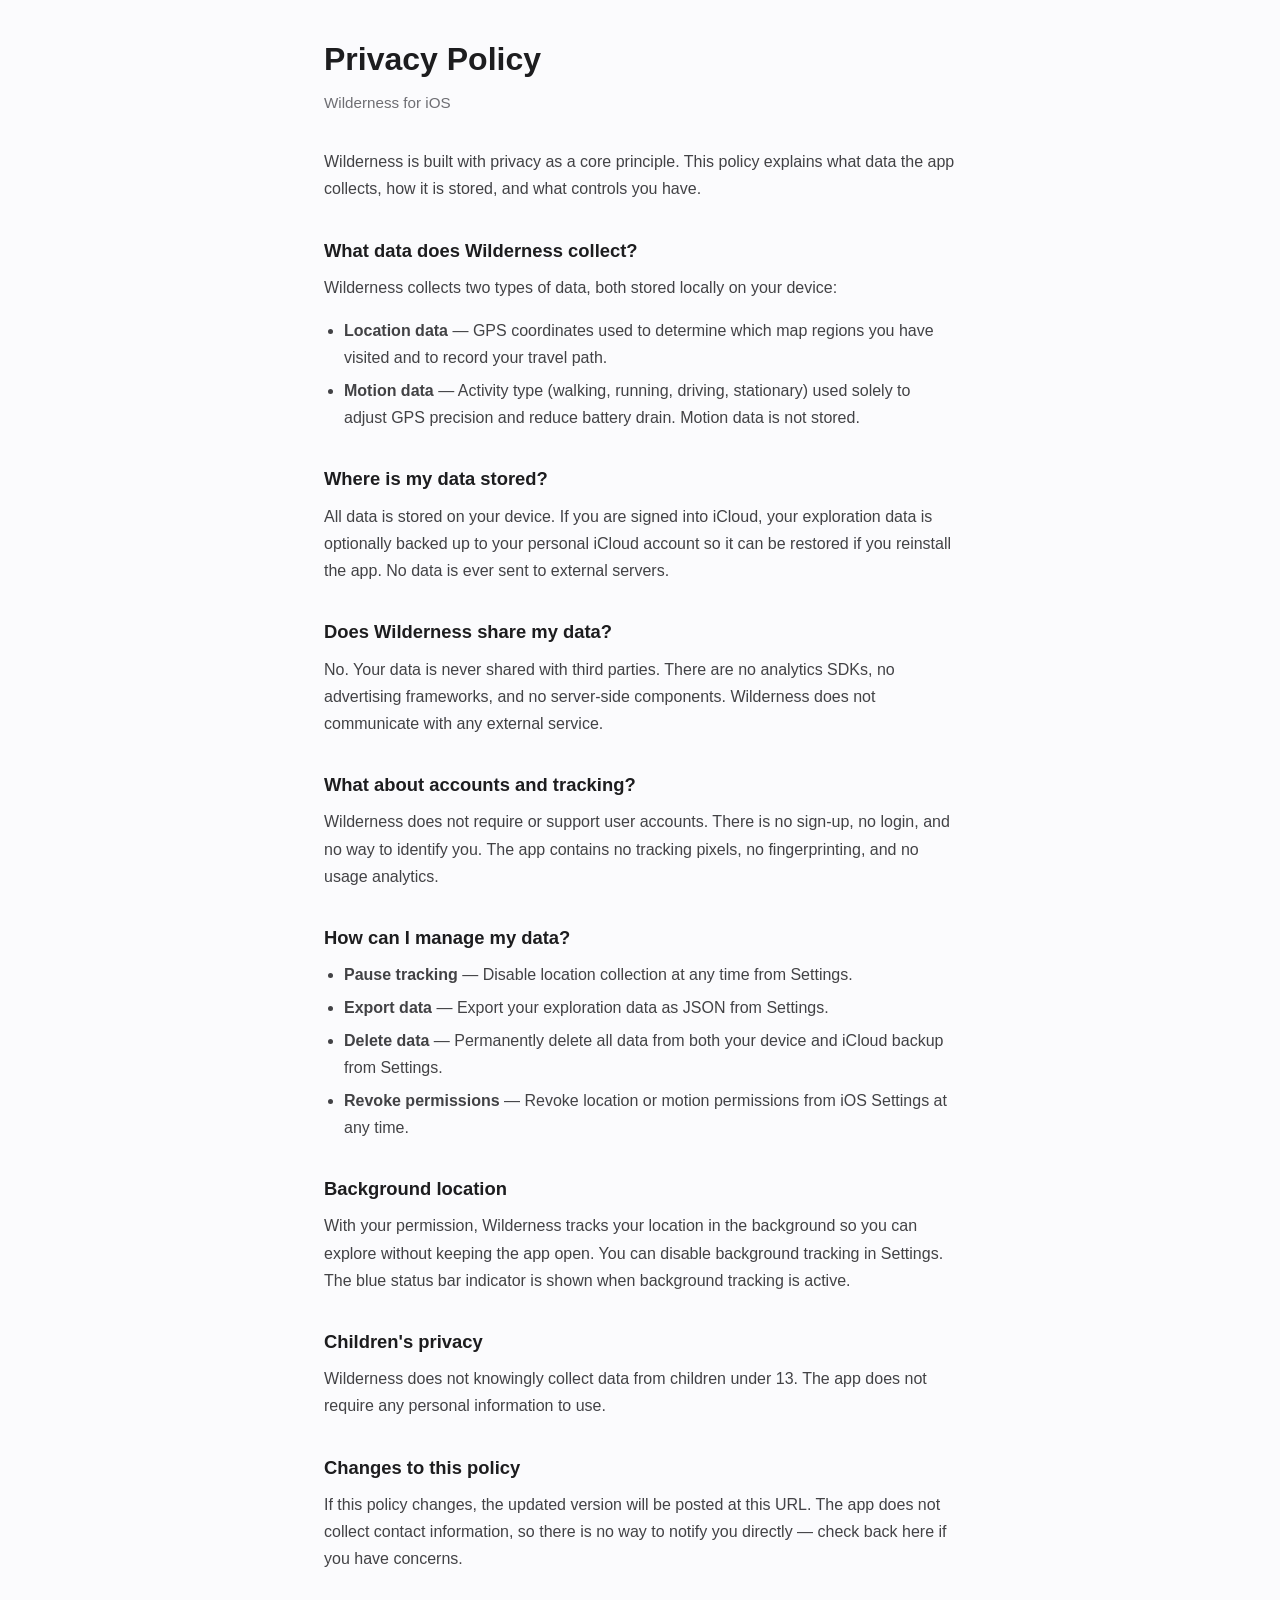
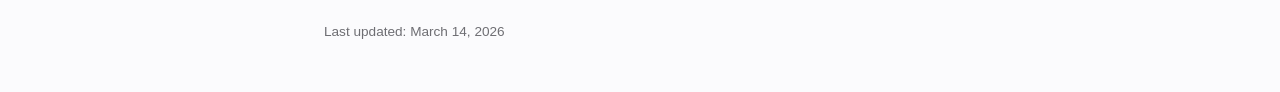
==== privacy.html @ ef9f512c "Add files via upload" ====
<!DOCTYPE html>
<html lang="en">
<head>
  <meta charset="UTF-8">
  <meta name="viewport" content="width=device-width, initial-scale=1.0">
  <title>Wilderness — Privacy Policy</title>
  <link rel="stylesheet" href="style.css">
  <style>
    .updated { color: #6e6e73; font-size: 0.85rem; margin-top: 3rem; }
  </style>
</head>
<body>
  <h1>Privacy Policy</h1>
  <p class="app-name">Wilderness for iOS</p>

  <p>Wilderness is built with privacy as a core principle. This policy explains what data the app collects, how it is stored, and what controls you have.</p>

  <h2>What data does Wilderness collect?</h2>
  <p>Wilderness collects two types of data, both stored locally on your device:</p>
  <ul>
    <li><strong>Location data</strong> — GPS coordinates used to determine which map regions you have visited and to record your travel path.</li>
    <li><strong>Motion data</strong> — Activity type (walking, running, driving, stationary) used solely to adjust GPS precision and reduce battery drain. Motion data is not stored.</li>
  </ul>

  <h2>Where is my data stored?</h2>
  <p>All data is stored on your device. If you are signed into iCloud, your exploration data is optionally backed up to your personal iCloud account so it can be restored if you reinstall the app. No data is ever sent to external servers.</p>

  <h2>Does Wilderness share my data?</h2>
  <p>No. Your data is never shared with third parties. There are no analytics SDKs, no advertising frameworks, and no server-side components. Wilderness does not communicate with any external service.</p>

  <h2>What about accounts and tracking?</h2>
  <p>Wilderness does not require or support user accounts. There is no sign-up, no login, and no way to identify you. The app contains no tracking pixels, no fingerprinting, and no usage analytics.</p>

  <h2>How can I manage my data?</h2>
  <ul>
    <li><strong>Pause tracking</strong> — Disable location collection at any time from Settings.</li>
    <li><strong>Export data</strong> — Export your exploration data as JSON from Settings.</li>
    <li><strong>Delete data</strong> — Permanently delete all data from both your device and iCloud backup from Settings.</li>
    <li><strong>Revoke permissions</strong> — Revoke location or motion permissions from iOS Settings at any time.</li>
  </ul>

  <h2>Background location</h2>
  <p>With your permission, Wilderness tracks your location in the background so you can explore without keeping the app open. You can disable background tracking in Settings. The blue status bar indicator is shown when background tracking is active.</p>

  <h2>Children's privacy</h2>
  <p>Wilderness does not knowingly collect data from children under 13. The app does not require any personal information to use.</p>

  <h2>Changes to this policy</h2>
  <p>If this policy changes, the updated version will be posted at this URL. The app does not collect contact information, so there is no way to notify you directly — check back here if you have concerns.</p>

  <p class="updated">Last updated: March 14, 2026</p>
</body>
</html>
---- style.css ----
* { margin: 0; padding: 0; box-sizing: border-box; }
body {
  font-family: -apple-system, BlinkMacSystemFont, 'Segoe UI', Roboto, sans-serif;
  line-height: 1.7;
  color: #1d1d1f;
  background: #fbfbfd;
  padding: 2rem 1.5rem;
  max-width: 680px;
  margin: 0 auto;
}
h1 { font-size: 2rem; margin-bottom: 0.25rem; }
.app-name { color: #6e6e73; font-size: 0.95rem; margin-bottom: 2rem; }
h2 { font-size: 1.15rem; margin-top: 2rem; margin-bottom: 0.5rem; }
p { margin-bottom: 1rem; color: #424245; }
ul, ol { margin-bottom: 1rem; padding-left: 1.25rem; color: #424245; }
li { margin-bottom: 0.35rem; }
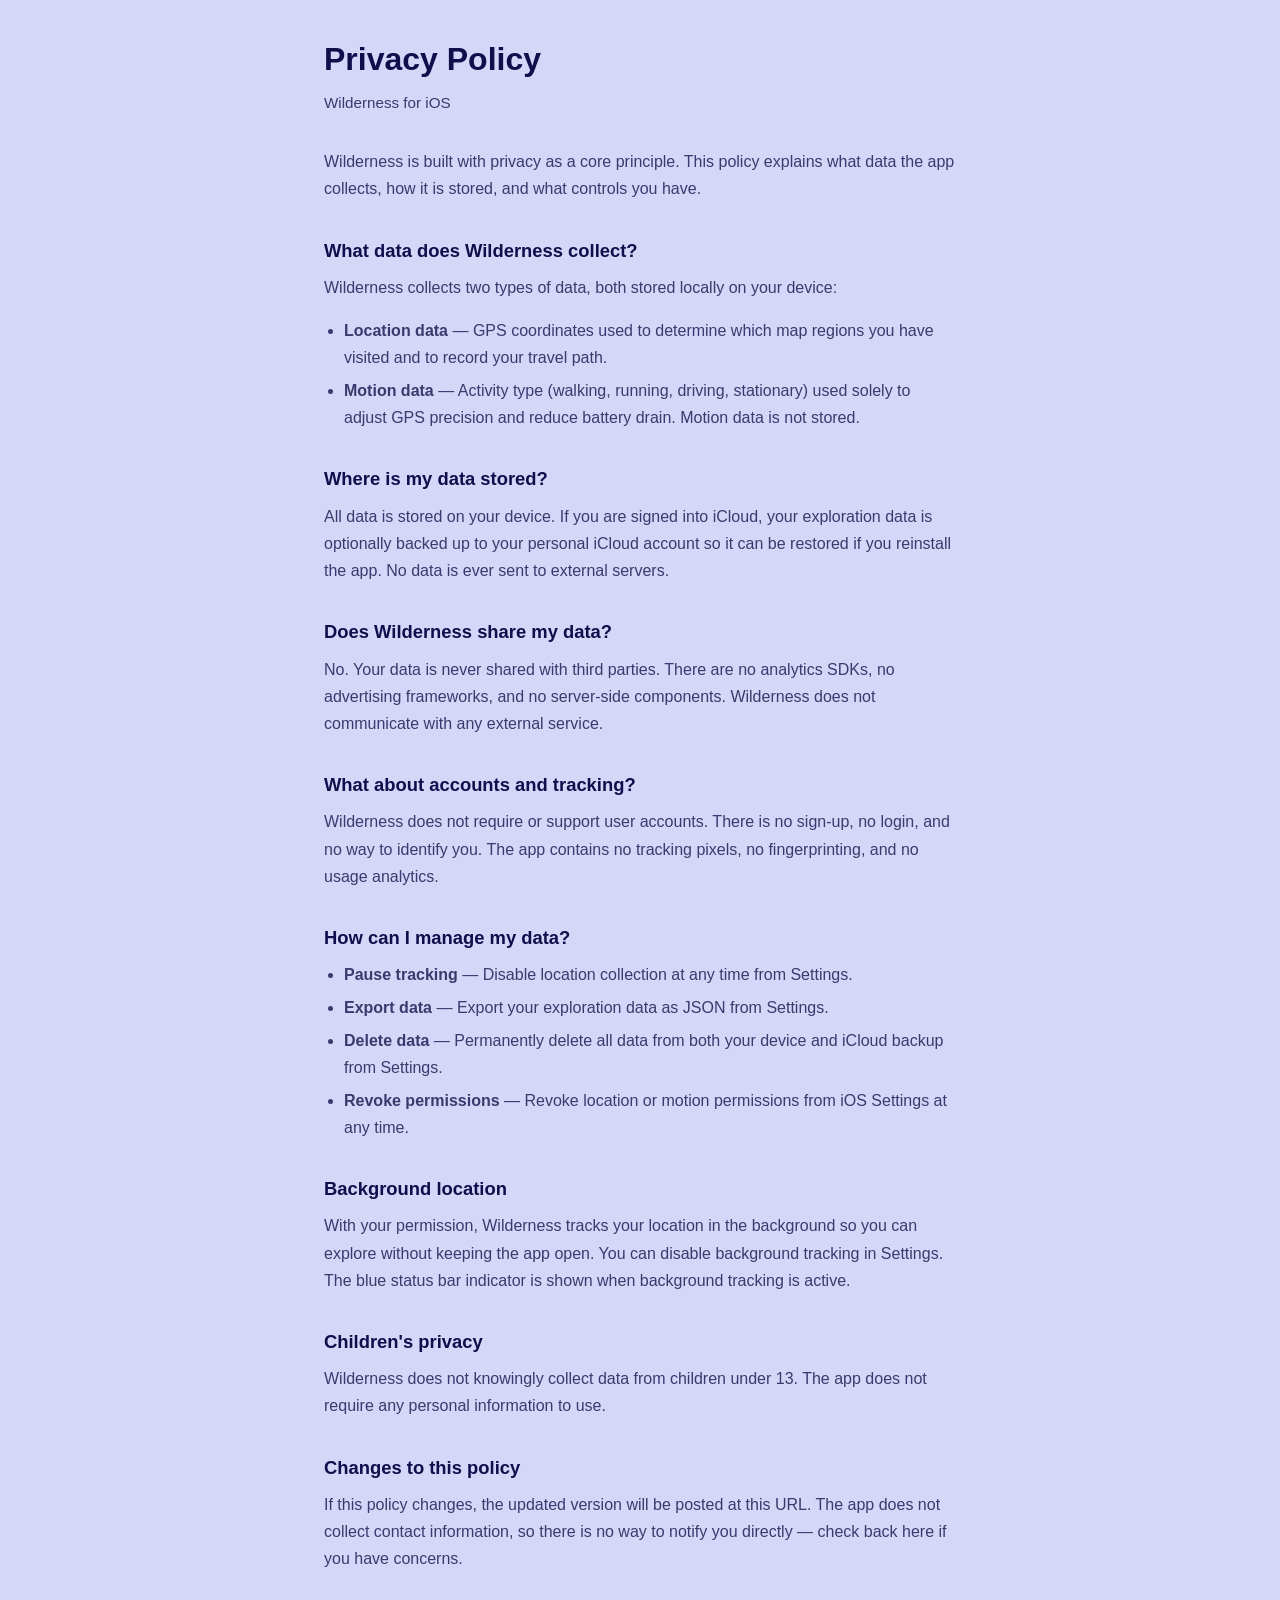
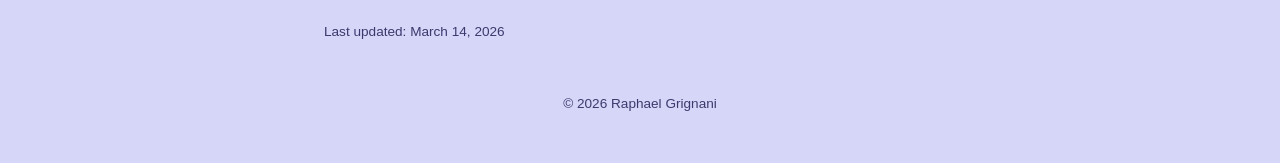
==== commit 9684c5cd: "Add files via upload" ====
--- a/privacy.html
+++ b/privacy.html
@@ -6,7 +6,7 @@
   <title>Wilderness — Privacy Policy</title>
   <link rel="stylesheet" href="style.css">
   <style>
-    .updated { color: #6e6e73; font-size: 0.85rem; margin-top: 3rem; }
+    .updated { color: #3a3a6e; font-size: 0.85rem; margin-top: 3rem; }
   </style>
 </head>
 <body>
@@ -49,5 +49,7 @@
   <p>If this policy changes, the updated version will be posted at this URL. The app does not collect contact information, so there is no way to notify you directly — check back here if you have concerns.</p>
 
   <p class="updated">Last updated: March 14, 2026</p>
+  <p class="footer" id="footer"></p>
+  <script>document.getElementById('footer').textContent = '\u00A9 ' + new Date().getFullYear() + ' Raphael Grignani';</script>
 </body>
 </html>
--- a/style.css
+++ b/style.css
@@ -2,15 +2,18 @@
 body {
   font-family: -apple-system, BlinkMacSystemFont, 'Segoe UI', Roboto, sans-serif;
   line-height: 1.7;
-  color: #1d1d1f;
-  background: #fbfbfd;
+  color: #0f0f4c;
+  background: #d6d6f8;
   padding: 2rem 1.5rem;
   max-width: 680px;
   margin: 0 auto;
 }
 h1 { font-size: 2rem; margin-bottom: 0.25rem; }
-.app-name { color: #6e6e73; font-size: 0.95rem; margin-bottom: 2rem; }
+.app-name { color: #3a3a6e; font-size: 0.95rem; margin-bottom: 2rem; }
 h2 { font-size: 1.15rem; margin-top: 2rem; margin-bottom: 0.5rem; }
-p { margin-bottom: 1rem; color: #424245; }
-ul, ol { margin-bottom: 1rem; padding-left: 1.25rem; color: #424245; }
+p { margin-bottom: 1rem; color: #3a3a6e; }
+ul, ol { margin-bottom: 1rem; padding-left: 1.25rem; color: #3a3a6e; }
 li { margin-bottom: 0.35rem; }
+a { color: #0f0f4c; }
+a:hover { color: #000; }
+.footer { color: #3a3a6e; font-size: 0.85rem; margin-top: 3rem; text-align: center; }
